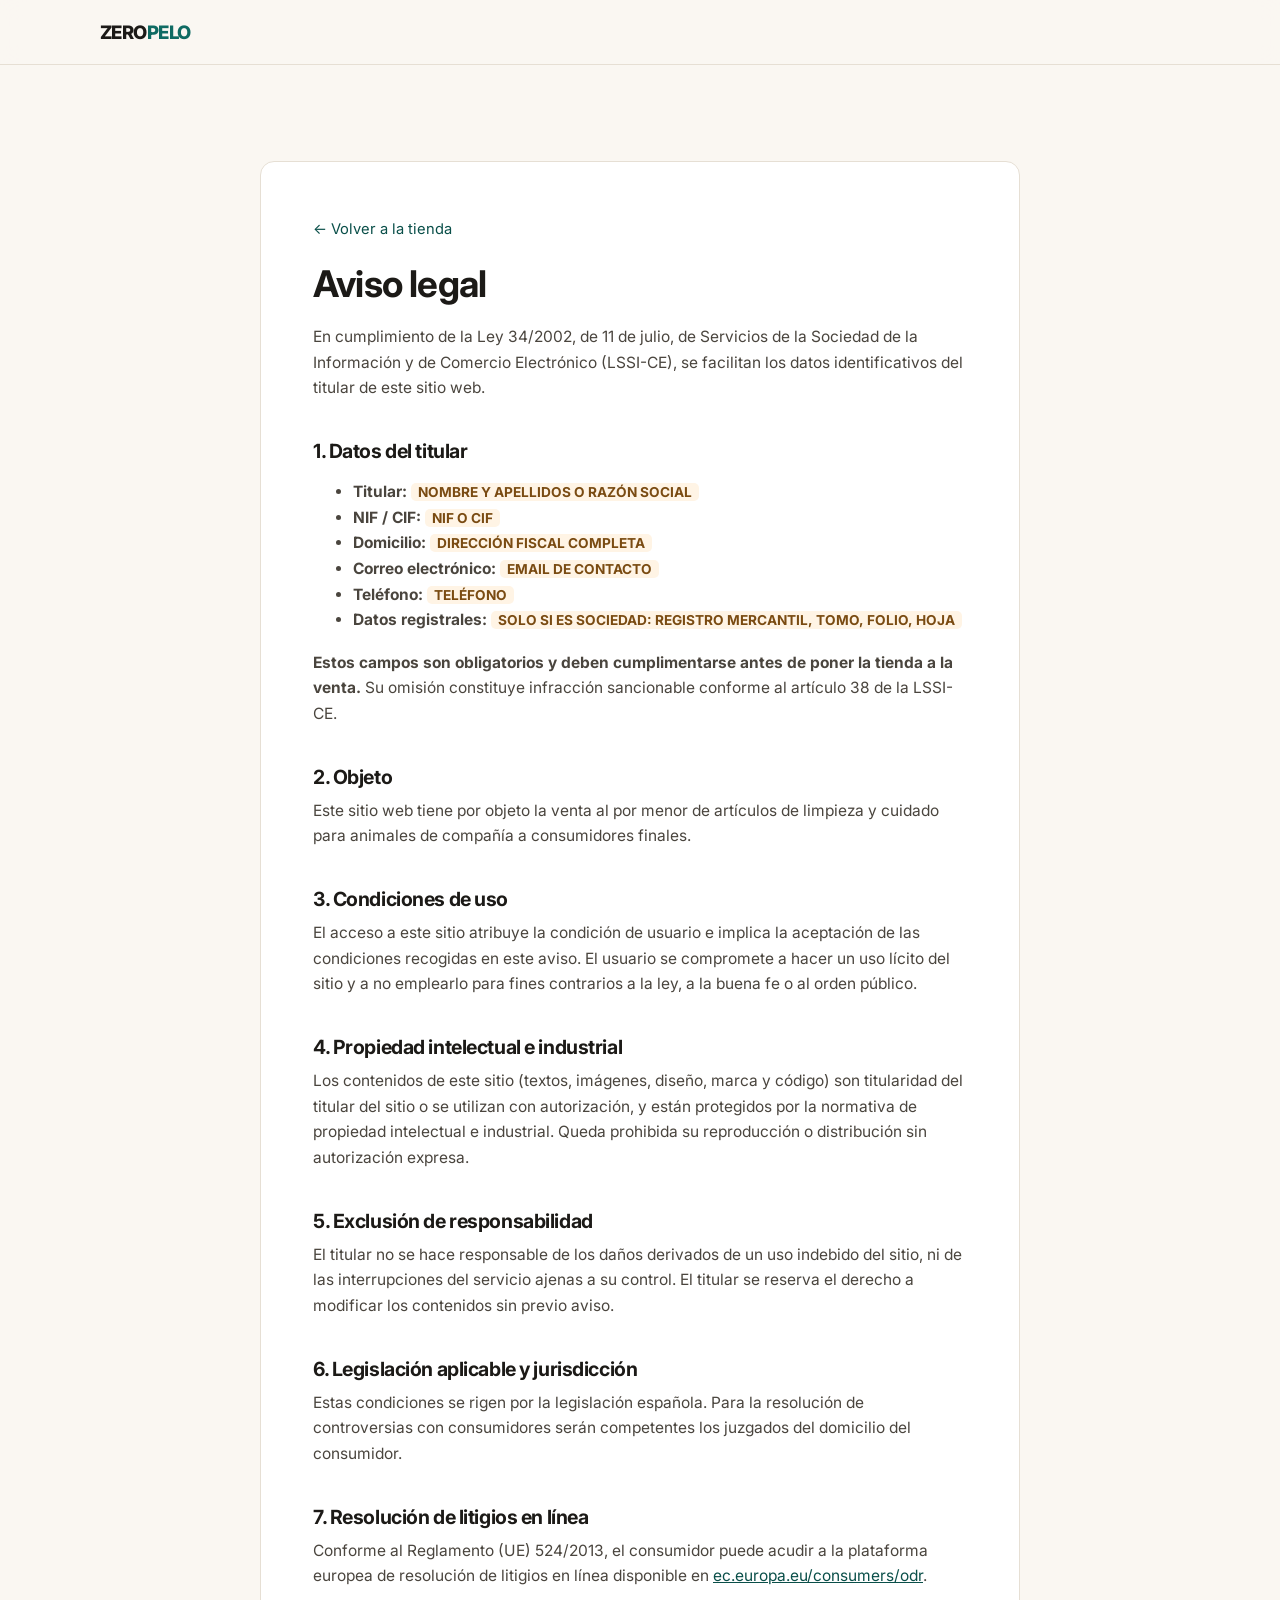
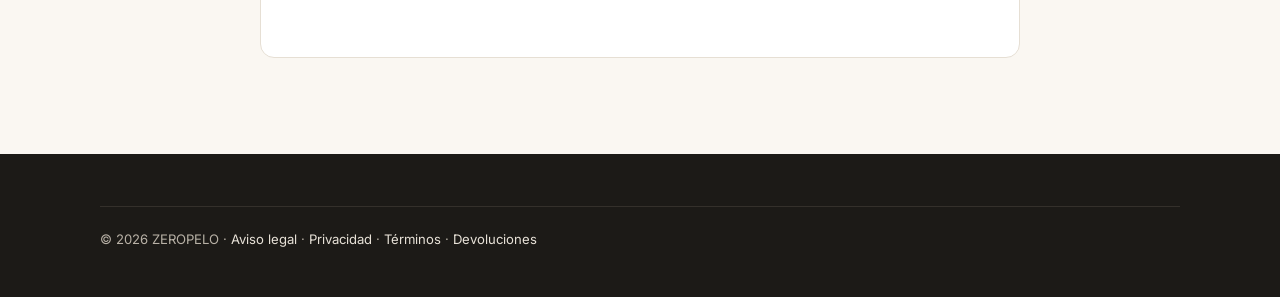
==== legal/aviso-legal.html @ 5381bf8e "ZEROPELO: tienda de producto único con páginas legales UE Landing estática en es-ES, sin build, con " ====
<!doctype html><html lang="es"><head><meta charset="utf-8">
<meta name="viewport" content="width=device-width,initial-scale=1">
<title>Aviso legal — ZEROPELO</title><meta name="robots" content="noindex">
<link rel="stylesheet" href="/assets/styles.css">
<link rel="preconnect" href="https://fonts.googleapis.com"><link rel="preconnect" href="https://fonts.gstatic.com" crossorigin>
<link href="https://fonts.googleapis.com/css2?family=Inter:wght@400;600;700;800&display=swap" rel="stylesheet">
</head><body>
<header class="cab"><div class="env"><a class="marca" href="/">ZERO<span>PELO</span></a></div></header>
<main class="seccion"><div class="env"><div class="doc">
<a class="volver" href="/">&larr; Volver a la tienda</a>
<h1>Aviso legal</h1>
<p>En cumplimiento de la Ley 34/2002, de 11 de julio, de Servicios de la Sociedad de la
Información y de Comercio Electrónico (LSSI-CE), se facilitan los datos identificativos del
titular de este sitio web.</p>

<h2>1. Datos del titular</h2>
<ul>
<li><b>Titular:</b> <span class="rellenar">NOMBRE Y APELLIDOS O RAZÓN SOCIAL</span></li>
<li><b>NIF / CIF:</b> <span class="rellenar">NIF O CIF</span></li>
<li><b>Domicilio:</b> <span class="rellenar">DIRECCIÓN FISCAL COMPLETA</span></li>
<li><b>Correo electrónico:</b> <span class="rellenar">EMAIL DE CONTACTO</span></li>
<li><b>Teléfono:</b> <span class="rellenar">TELÉFONO</span></li>
<li><b>Datos registrales:</b> <span class="rellenar">SOLO SI ES SOCIEDAD: REGISTRO MERCANTIL, TOMO, FOLIO, HOJA</span></li>
</ul>
<p><b>Estos campos son obligatorios y deben cumplimentarse antes de poner la tienda a la venta.</b>
Su omisión constituye infracción sancionable conforme al artículo 38 de la LSSI-CE.</p>

<h2>2. Objeto</h2>
<p>Este sitio web tiene por objeto la venta al por menor de artículos de limpieza y cuidado para
animales de compañía a consumidores finales.</p>

<h2>3. Condiciones de uso</h2>
<p>El acceso a este sitio atribuye la condición de usuario e implica la aceptación de las
condiciones recogidas en este aviso. El usuario se compromete a hacer un uso lícito del sitio y
a no emplearlo para fines contrarios a la ley, a la buena fe o al orden público.</p>

<h2>4. Propiedad intelectual e industrial</h2>
<p>Los contenidos de este sitio (textos, imágenes, diseño, marca y código) son titularidad del
titular del sitio o se utilizan con autorización, y están protegidos por la normativa de
propiedad intelectual e industrial. Queda prohibida su reproducción o distribución sin
autorización expresa.</p>

<h2>5. Exclusión de responsabilidad</h2>
<p>El titular no se hace responsable de los daños derivados de un uso indebido del sitio, ni de
las interrupciones del servicio ajenas a su control. El titular se reserva el derecho a
modificar los contenidos sin previo aviso.</p>

<h2>6. Legislación aplicable y jurisdicción</h2>
<p>Estas condiciones se rigen por la legislación española. Para la resolución de controversias
con consumidores serán competentes los juzgados del domicilio del consumidor.</p>

<h2>7. Resolución de litigios en línea</h2>
<p>Conforme al Reglamento (UE) 524/2013, el consumidor puede acudir a la plataforma europea de
resolución de litigios en línea disponible en
<a href="https://ec.europa.eu/consumers/odr" rel="nofollow noopener" target="_blank">ec.europa.eu/consumers/odr</a>.</p>
</div></div></main>
<footer class="pie"><div class="env"><div class="pie-fin">
<p>© 2026 ZEROPELO · <a href="/legal/aviso-legal.html">Aviso legal</a> ·
<a href="/legal/privacidad.html">Privacidad</a> ·
<a href="/legal/terminos.html">Términos</a> ·
<a href="/legal/devoluciones.html">Devoluciones</a></p>
</div></div></footer></body></html>
---- assets/styles.css ----
:root{
  --tinta:#1c1a17; --tinta-suave:#4a453e; --tenue:#7d766c;
  --crema:#faf7f2; --papel:#ffffff; --borde:#e6dfd4;
  --teal:#0f6b63; --teal-osc:#0a4f49; --teal-claro:#e6f2f0;
  --terracota:#c2603f; --exito:#2f7d4f;
  --r:14px; --sombra:0 1px 2px rgba(28,26,23,.05),0 8px 24px rgba(28,26,23,.06);
  --max:1120px;
  --sans:"Inter",-apple-system,BlinkMacSystemFont,"Segoe UI",Roboto,Helvetica,Arial,sans-serif;
}
*,*::before,*::after{box-sizing:border-box}
html{scroll-behavior:smooth;-webkit-text-size-adjust:100%}
body{margin:0;font-family:var(--sans);color:var(--tinta);background:var(--crema);
  font-size:17px;line-height:1.65;-webkit-font-smoothing:antialiased}
img{max-width:100%;height:auto;display:block}
a{color:var(--teal-osc)}
h1,h2,h3{line-height:1.15;letter-spacing:-.022em;margin:0 0 .5em;font-weight:700}
h1{font-size:clamp(2rem,5.2vw,3.35rem)}
h2{font-size:clamp(1.55rem,3.6vw,2.3rem)}
h3{font-size:1.12rem}
p{margin:0 0 1em}
.env{max-width:var(--max);margin:0 auto;padding:0 20px}
.seccion{padding:clamp(56px,8vw,96px) 0}
.centro{text-align:center}
.entradilla{font-size:1.06rem;color:var(--tinta-suave);max-width:62ch;margin:0 auto 2.5rem}

/* avisos */
.barra{background:var(--teal-osc);color:#fff;text-align:center;padding:11px 20px;
  font-size:.85rem;font-weight:600;letter-spacing:.01em}
.aviso-borrador{background:#fff4e5;border-bottom:1px solid #f0d9b5;color:#7a4b12;
  padding:12px 20px;font-size:.83rem;text-align:center;line-height:1.5}
.aviso-borrador strong{color:#5c3708}

/* cabecera */
.cab{position:sticky;top:0;z-index:50;background:rgba(250,247,242,.9);
  backdrop-filter:saturate(160%) blur(12px);border-bottom:1px solid var(--borde)}
.cab .env{display:flex;align-items:center;justify-content:space-between;height:64px}
.marca{font-weight:800;font-size:1.16rem;letter-spacing:-.03em;text-decoration:none;color:var(--tinta)}
.marca span{color:var(--teal)}

/* botones */
.btn{display:inline-flex;align-items:center;justify-content:center;gap:.5rem;
  background:var(--teal);color:#fff;text-decoration:none;font-weight:700;font-size:1.02rem;
  padding:16px 30px;border-radius:var(--r);border:0;cursor:pointer;
  box-shadow:0 2px 0 var(--teal-osc);transition:transform .12s ease,background .12s ease}
.btn:hover{background:var(--teal-osc);transform:translateY(-1px)}
.btn:active{transform:translateY(1px);box-shadow:none}
.btn-g{width:100%;padding:18px 30px;font-size:1.08rem}
.btn-sec{background:transparent;color:var(--teal-osc);box-shadow:inset 0 0 0 1.5px var(--borde)}
.btn-sec:hover{background:var(--papel);color:var(--teal-osc)}

/* hero */
.hero{padding:clamp(40px,6vw,76px) 0 clamp(48px,7vw,88px)}
.hero-rej{display:grid;grid-template-columns:1fr 1fr;gap:clamp(28px,5vw,64px);align-items:center}
.hero-media{border-radius:20px;overflow:hidden;background:var(--papel);box-shadow:var(--sombra)}
.etiqueta{display:inline-flex;align-items:center;gap:.45rem;background:var(--teal-claro);
  color:var(--teal-osc);font-size:.79rem;font-weight:700;letter-spacing:.04em;
  text-transform:uppercase;padding:7px 13px;border-radius:99px;margin-bottom:18px}
.hero p.sub{font-size:1.12rem;color:var(--tinta-suave);max-width:46ch}
.precio{display:flex;align-items:baseline;gap:.6rem;margin:22px 0 6px}
.precio .ahora{font-size:2.1rem;font-weight:800;letter-spacing:-.03em}
.precio .antes{font-size:1.05rem;color:var(--tenue);text-decoration:line-through}
.precio .off{background:var(--terracota);color:#fff;font-size:.76rem;font-weight:700;
  padding:4px 9px;border-radius:6px;letter-spacing:.03em}
.iva{font-size:.83rem;color:var(--tenue);margin-bottom:20px}
.ventajas{list-style:none;padding:0;margin:24px 0 0;display:grid;gap:11px}
.ventajas li{display:flex;gap:.65rem;align-items:flex-start;font-size:.97rem;color:var(--tinta-suave)}
.tic{flex:0 0 20px;height:20px;margin-top:2px;border-radius:50%;background:var(--teal-claro);
  color:var(--teal-osc);display:grid;place-items:center;font-size:.7rem;font-weight:800}

/* confianza */
.confianza{border-top:1px solid var(--borde);border-bottom:1px solid var(--borde);background:var(--papel)}
.confianza .env{display:grid;grid-template-columns:repeat(4,1fr);gap:20px;padding-top:30px;padding-bottom:30px}
.conf-it{text-align:center}
.conf-it b{display:block;font-size:.95rem;margin-bottom:2px}
.conf-it span{font-size:.83rem;color:var(--tenue)}

/* tarjetas */
.rej{display:grid;gap:22px}
.rej-3{grid-template-columns:repeat(3,1fr)}
.rej-2{grid-template-columns:repeat(2,1fr)}
.tarjeta{background:var(--papel);border:1px solid var(--borde);border-radius:var(--r);
  padding:28px;box-shadow:var(--sombra)}
.paso-n{width:34px;height:34px;border-radius:50%;background:var(--teal);color:#fff;
  display:grid;place-items:center;font-weight:800;font-size:.95rem;margin-bottom:14px}
.tarjeta p{margin:0;color:var(--tinta-suave);font-size:.96rem}

/* problema */
.problema{background:var(--papel);border-top:1px solid var(--borde);border-bottom:1px solid var(--borde)}
.problema ul{list-style:none;padding:0;margin:0;display:grid;gap:14px}
.problema li{display:flex;gap:.75rem;align-items:flex-start;color:var(--tinta-suave)}
.cruz{flex:0 0 22px;height:22px;border-radius:50%;background:#fdeceb;color:#b23c2c;
  display:grid;place-items:center;font-weight:800;font-size:.78rem;margin-top:2px}

/* comparativa */
.tabla-env{overflow-x:auto;border:1px solid var(--borde);border-radius:var(--r);background:var(--papel)}
table{width:100%;border-collapse:collapse;min-width:520px;font-size:.95rem}
th,td{padding:15px 18px;text-align:left;border-bottom:1px solid var(--borde)}
thead th{background:var(--crema);font-size:.79rem;text-transform:uppercase;
  letter-spacing:.05em;color:var(--tenue)}
tbody tr:last-child td{border-bottom:0}
td.si{color:var(--exito);font-weight:700}
td.no{color:var(--tenue)}
th.dest{color:var(--teal-osc)}

/* oferta */
.packs{display:grid;grid-template-columns:repeat(2,1fr);gap:22px;max-width:820px;margin:0 auto}
.pack{background:var(--papel);border:1.5px solid var(--borde);border-radius:var(--r);padding:28px;position:relative}
.pack.dest{border-color:var(--teal);box-shadow:0 0 0 4px var(--teal-claro)}
.pack-tag{position:absolute;top:-12px;left:50%;transform:translateX(-50%);
  background:var(--teal);color:#fff;font-size:.72rem;font-weight:800;letter-spacing:.05em;
  text-transform:uppercase;padding:5px 13px;border-radius:99px;white-space:nowrap}
.pack h3{margin-bottom:4px}
.pack .p{font-size:1.85rem;font-weight:800;letter-spacing:-.03em;margin:10px 0 2px}
.pack ul{list-style:none;padding:0;margin:16px 0 22px;display:grid;gap:9px;font-size:.93rem;color:var(--tinta-suave)}
.pack ul li{display:flex;gap:.55rem}

/* testimonios */
.tst{background:var(--papel);border:1px dashed #d3c9b8;border-radius:var(--r);padding:26px}
.tst-cab{display:flex;align-items:center;gap:12px;margin-bottom:12px}
.tst-av{width:42px;height:42px;border-radius:50%;background:var(--crema);
  border:1px solid var(--borde);display:grid;place-items:center;color:var(--tenue);font-size:.9rem}
.tst-av b{font-weight:700}
.tst blockquote{margin:0;color:var(--tenue);font-style:italic;font-size:.95rem}
.tst .marcador{display:inline-block;background:#fff4e5;color:#7a4b12;font-size:.7rem;
  font-weight:800;letter-spacing:.04em;text-transform:uppercase;padding:3px 8px;border-radius:5px;margin-bottom:10px}

/* faq */
details{background:var(--papel);border:1px solid var(--borde);border-radius:var(--r);
  padding:18px 22px;margin-bottom:12px}
details[open]{border-color:var(--teal)}
summary{cursor:pointer;font-weight:700;list-style:none;display:flex;
  justify-content:space-between;align-items:center;gap:1rem}
summary::-webkit-details-marker{display:none}
summary::after{content:"+";font-size:1.4rem;color:var(--teal);font-weight:400;line-height:1}
details[open] summary::after{content:"−"}
details p{margin:14px 0 0;color:var(--tinta-suave);font-size:.96rem}

/* cta final */
.cta-final{background:var(--teal-osc);color:#fff;text-align:center}
.cta-final h2{color:#fff}
.cta-final p{color:#c8e2df;max-width:52ch;margin:0 auto 2rem}
.cta-final .btn{background:#fff;color:var(--teal-osc);box-shadow:0 2px 0 rgba(0,0,0,.18)}
.cta-final .btn:hover{background:#eef7f6;color:var(--teal-osc)}

/* pie */
.pie{background:var(--tinta);color:#b8b1a6;padding:52px 0 34px;font-size:.9rem}
.pie a{color:#e8e2d8;text-decoration:none}
.pie a:hover{text-decoration:underline}
.pie-rej{display:grid;grid-template-columns:1.6fr 1fr 1fr;gap:36px;margin-bottom:34px}
.pie h4{color:#fff;font-size:.79rem;text-transform:uppercase;letter-spacing:.07em;margin:0 0 14px}
.pie ul{list-style:none;padding:0;margin:0;display:grid;gap:9px}
.pie-fin{border-top:1px solid #34302b;padding-top:22px;font-size:.82rem;line-height:1.6}
.marca-pie{font-weight:800;font-size:1.1rem;color:#fff;letter-spacing:-.03em}

/* legal */
.doc{max-width:760px;margin:0 auto;background:var(--papel);border:1px solid var(--borde);
  border-radius:var(--r);padding:clamp(28px,5vw,52px)}
.doc h1{font-size:clamp(1.7rem,4vw,2.3rem)}
.doc h2{font-size:1.22rem;margin-top:2em}
.doc p,.doc li{color:var(--tinta-suave);font-size:.97rem}
.doc .rellenar{background:#fff4e5;color:#7a4b12;padding:1px 7px;border-radius:5px;
  font-weight:700;font-size:.88em;white-space:nowrap}
.volver{display:inline-block;margin-bottom:22px;font-size:.92rem;text-decoration:none}

@media(max-width:860px){
  .hero-rej,.rej-3,.rej-2,.packs{grid-template-columns:1fr}
  .confianza .env{grid-template-columns:repeat(2,1fr);gap:24px}
  .pie-rej{grid-template-columns:1fr;gap:28px}
  .hero-media{order:-1}
}
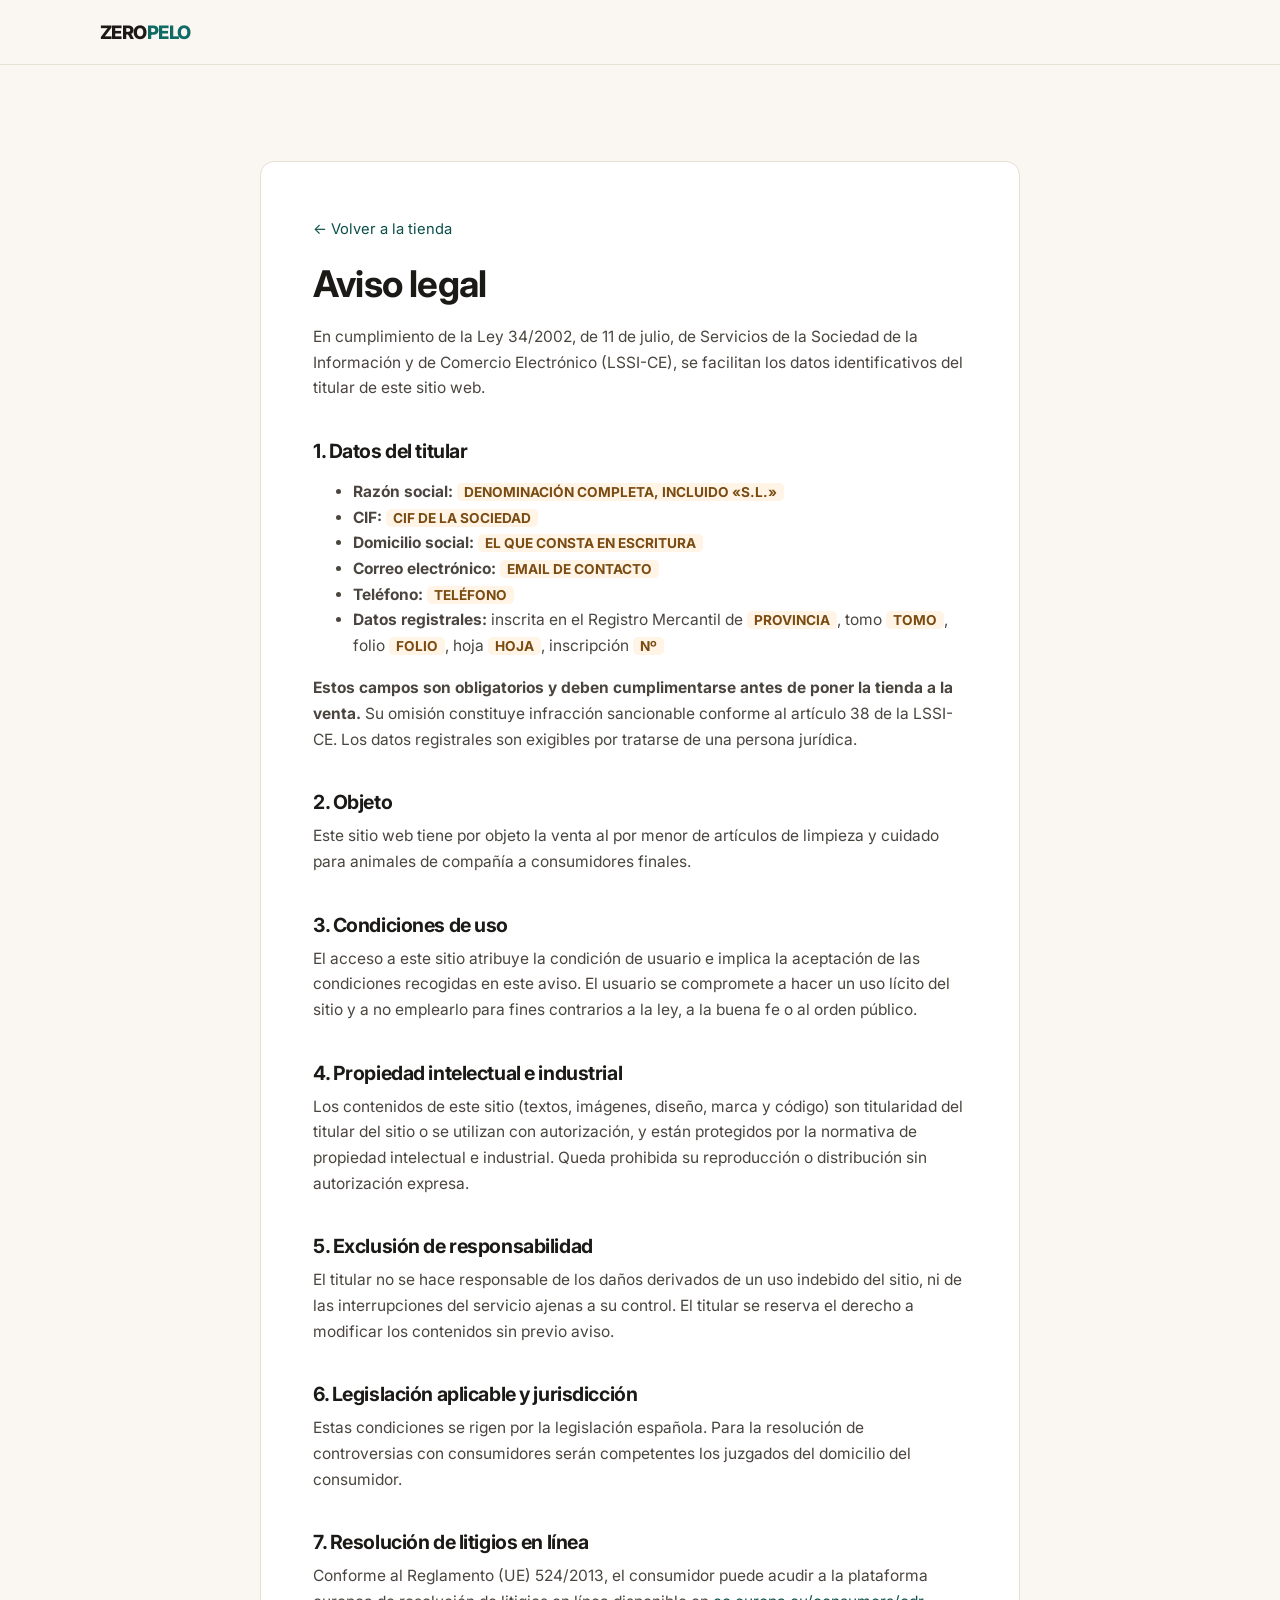
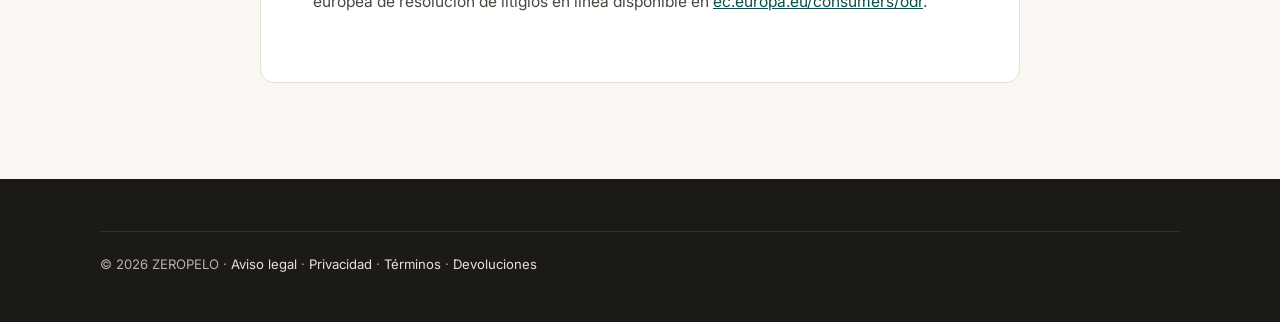
==== commit 587d3b85: "Paginas legales en forma societaria (SL) Datos registrales del Registro Mercantil, exigibles a perso" ====
--- a/legal/aviso-legal.html
+++ b/legal/aviso-legal.html
@@ -1,13 +1,13 @@
 <!doctype html><html lang="es"><head><meta charset="utf-8">
 <meta name="viewport" content="width=device-width,initial-scale=1">
 <title>Aviso legal — ZEROPELO</title><meta name="robots" content="noindex">
-<link rel="stylesheet" href="/assets/styles.css">
+<link rel="stylesheet" href="../assets/styles.css">
 <link rel="preconnect" href="https://fonts.googleapis.com"><link rel="preconnect" href="https://fonts.gstatic.com" crossorigin>
 <link href="https://fonts.googleapis.com/css2?family=Inter:wght@400;600;700;800&display=swap" rel="stylesheet">
 </head><body>
-<header class="cab"><div class="env"><a class="marca" href="/">ZERO<span>PELO</span></a></div></header>
+<header class="cab"><div class="env"><a class="marca" href="../index.html">ZERO<span>PELO</span></a></div></header>
 <main class="seccion"><div class="env"><div class="doc">
-<a class="volver" href="/">&larr; Volver a la tienda</a>
+<a class="volver" href="../index.html">&larr; Volver a la tienda</a>
 <h1>Aviso legal</h1>
 <p>En cumplimiento de la Ley 34/2002, de 11 de julio, de Servicios de la Sociedad de la
 Información y de Comercio Electrónico (LSSI-CE), se facilitan los datos identificativos del
@@ -15,15 +15,19 @@
 
 <h2>1. Datos del titular</h2>
 <ul>
-<li><b>Titular:</b> <span class="rellenar">NOMBRE Y APELLIDOS O RAZÓN SOCIAL</span></li>
-<li><b>NIF / CIF:</b> <span class="rellenar">NIF O CIF</span></li>
-<li><b>Domicilio:</b> <span class="rellenar">DIRECCIÓN FISCAL COMPLETA</span></li>
+<li><b>Razón social:</b> <span class="rellenar">DENOMINACIÓN COMPLETA, INCLUIDO «S.L.»</span></li>
+<li><b>CIF:</b> <span class="rellenar">CIF DE LA SOCIEDAD</span></li>
+<li><b>Domicilio social:</b> <span class="rellenar">EL QUE CONSTA EN ESCRITURA</span></li>
 <li><b>Correo electrónico:</b> <span class="rellenar">EMAIL DE CONTACTO</span></li>
 <li><b>Teléfono:</b> <span class="rellenar">TELÉFONO</span></li>
-<li><b>Datos registrales:</b> <span class="rellenar">SOLO SI ES SOCIEDAD: REGISTRO MERCANTIL, TOMO, FOLIO, HOJA</span></li>
+<li><b>Datos registrales:</b> inscrita en el Registro Mercantil de
+    <span class="rellenar">PROVINCIA</span>, tomo <span class="rellenar">TOMO</span>,
+    folio <span class="rellenar">FOLIO</span>, hoja <span class="rellenar">HOJA</span>,
+    inscripción <span class="rellenar">Nº</span></li>
 </ul>
 <p><b>Estos campos son obligatorios y deben cumplimentarse antes de poner la tienda a la venta.</b>
-Su omisión constituye infracción sancionable conforme al artículo 38 de la LSSI-CE.</p>
+Su omisión constituye infracción sancionable conforme al artículo 38 de la LSSI-CE. Los
+datos registrales son exigibles por tratarse de una persona jurídica.</p>
 
 <h2>2. Objeto</h2>
 <p>Este sitio web tiene por objeto la venta al por menor de artículos de limpieza y cuidado para
@@ -55,8 +59,8 @@
 <a href="https://ec.europa.eu/consumers/odr" rel="nofollow noopener" target="_blank">ec.europa.eu/consumers/odr</a>.</p>
 </div></div></main>
 <footer class="pie"><div class="env"><div class="pie-fin">
-<p>© 2026 ZEROPELO · <a href="/legal/aviso-legal.html">Aviso legal</a> ·
-<a href="/legal/privacidad.html">Privacidad</a> ·
-<a href="/legal/terminos.html">Términos</a> ·
-<a href="/legal/devoluciones.html">Devoluciones</a></p>
+<p>© 2026 ZEROPELO · <a href="aviso-legal.html">Aviso legal</a> ·
+<a href="privacidad.html">Privacidad</a> ·
+<a href="terminos.html">Términos</a> ·
+<a href="devoluciones.html">Devoluciones</a></p>
 </div></div></footer></body></html>
--- a/assets/styles.css
+++ b/assets/styles.css
@@ -168,3 +168,22 @@
   .pie-rej{grid-template-columns:1fr;gap:28px}
   .hero-media{order:-1}
 }
+
+/* captura de email */
+.captura{background:var(--teal-claro);border:1px solid #c5e0dc;border-radius:var(--r);
+  padding:clamp(28px,5vw,46px);text-align:center;max-width:720px;margin:0 auto}
+.captura h2{margin-bottom:.35em}
+.captura p.intro{color:var(--tinta-suave);max-width:48ch;margin:0 auto 26px}
+.form-fila{display:flex;gap:10px;max-width:470px;margin:0 auto 14px}
+.form-fila input{flex:1;min-width:0;padding:15px 17px;border:1.5px solid var(--borde);
+  border-radius:var(--r);font:inherit;font-size:1rem;background:var(--papel);color:var(--tinta)}
+.form-fila input:focus{outline:none;border-color:var(--teal);box-shadow:0 0 0 3px rgba(15,107,99,.15)}
+.form-fila .btn{white-space:nowrap;padding:15px 26px}
+.consent{display:flex;gap:.6rem;align-items:flex-start;max-width:470px;margin:0 auto;
+  text-align:left;font-size:.85rem;color:var(--tinta-suave);line-height:1.5}
+.consent input{margin-top:3px;flex:0 0 auto;width:17px;height:17px;accent-color:var(--teal)}
+.form-msg{margin:16px 0 0;font-size:.93rem;font-weight:600;min-height:1.3em}
+.form-msg.ok{color:var(--exito)}
+.form-msg.err{color:#b23c2c}
+.pack-img{border-radius:10px;overflow:hidden;margin:-6px 0 16px;background:var(--crema)}
+@media(max-width:520px){.form-fila{flex-direction:column}}
